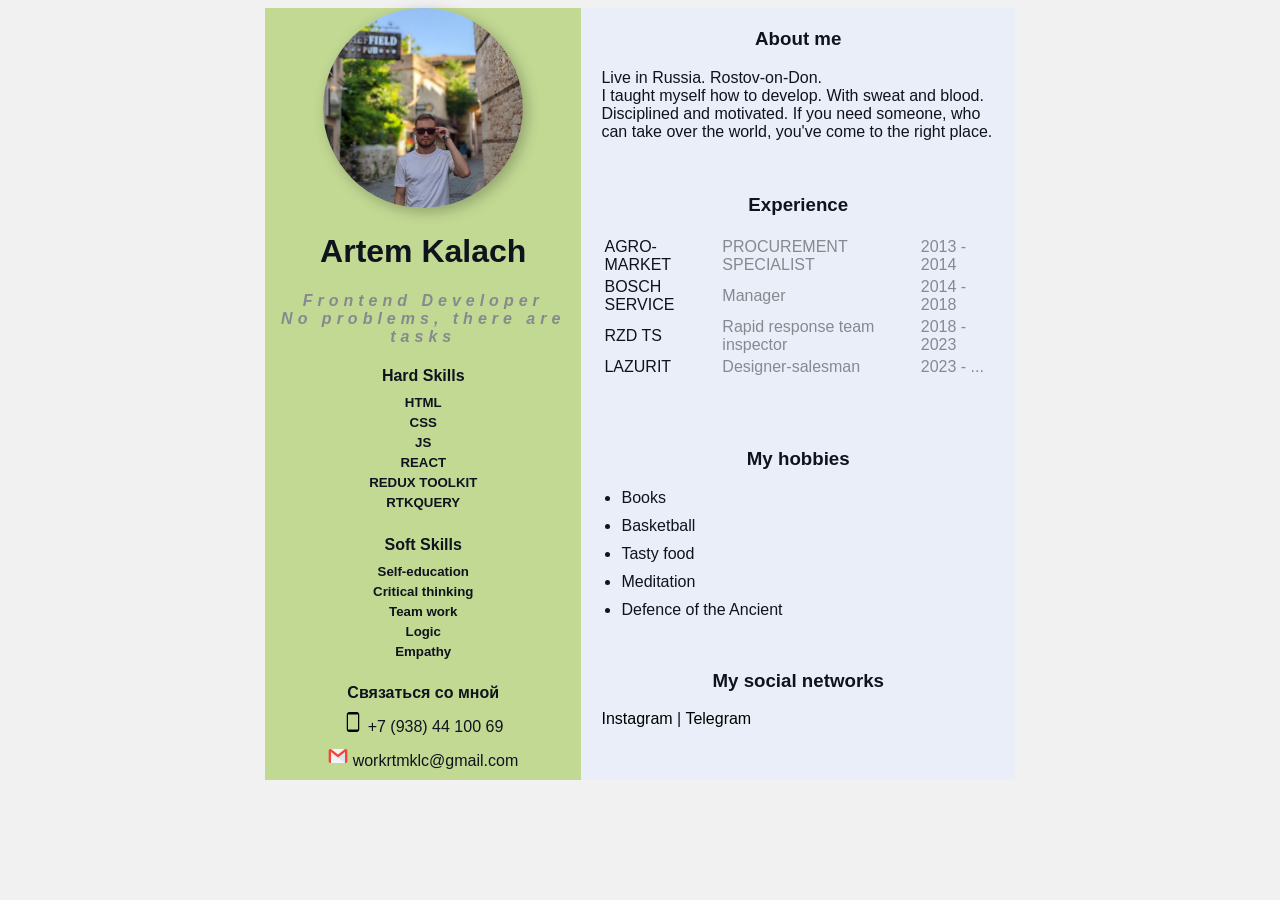
==== index.html @ 0197285d "prefinal" ====
<!DOCTYPE html>
<html>

<head>
  <meta charset="UTF-8" />
  <link rel="stylesheet" href="styles.css">
  <title>Artem Kalch CV</title>
</head>

<body>
  <div class="container">
    <div class="box1">
      <div class="info">
        <img class="photo" src="cvphoto.jpg" width="200" alt="тут моя фотка" />
        <div class="info-text">
          <h1>Artem Kalach</h1>
          <p><strong>Frontend Developer</strong></p>
          <p>
            No problems, there are tasks
          </p>
        </div>
      </div>
      <div class="skills">
        <h4>Hard Skills</h4>
        <h5>HTML</h5>
        <h5>CSS</h5>
        <h5>JS</h5>
        <h5>REACT</h5>
        <h5>REDUX TOOLKIT</h5>
        <h5>RTKQUERY</h5>
      </div>
      <div class="skills">
        <h4>Soft Skills</h4>
        <h5>Self-education</h5>
        <h5>Critical thinking</h5>
        <h5>Team work</h5>
        <h5>Logic</h5>
        <h5>Empathy</h5>
      </div>

      <div class="contacts">
        <h4>Связаться со мной</h4>
        <div>
          <img src="/2205195_mobile_phone_screen_smart_icon.svg" alt="phone">
          <span>+7 (938) 44 100 69</span>
        </div>
        <div>
          <img src="/4202011_email_gmail_mail_logo_social_icon.svg" alt="gmail">
          <span>workrtmklc@gmail.com</span>
        </div>
      </div>
    </div>

    <div class="box2">
      <div class="about-me">
        <h3>About me</h3>
        <p>
          Live in Russia. Rostov-on-Don. <br>
          I taught myself how to develop. With sweat and blood. <br>
          Disciplined and motivated. If you need someone, who <br>can take over the world, you've come to the right
          place.
        </p>
      </div>
      <div class="card bg-green">
        <h3>Experience</h3>
        <table class="table">
          <tr>
            <td>AGRO-MARKET</td>
            <td>PROCUREMENT SPECIALIST</td>
            <td>2013 - 2014</td>
          </tr>
          <tr>
            <td>BOSCH SERVICE</td>
            <td>Manager</td>
            <td>2014 - 2018</td>
          </tr>
          <tr>
            <td>RZD TS</td>
            <td>Rapid response team inspector</td>
            <td>2018 - 2023</td>
          </tr>
          <tr>
            <td>LAZURIT</td>
            <td>Designer-salesman</td>
            <td>2023 - ...</td>
          </tr>
        </table>
      </div>
      <div class="card bg-yellow">
        <h3>My hobbies</h3>
        <ul class="list">
          <li>Books</li>
          <li>Basketball</li>
          <li>Tasty food</li>
          <li>Meditation</li>
          <li>Defence of the Ancient</li>
        </ul>
      </div>
      <div class="social">
        <h3>My social networks</h3>
        <a href="https://instagram.com/kala4eqqq" target="_blank">Instagram</a>
        |
        <a target="_blank" href="https://t.me/kalacheqq">Telegram</a>
      </div>


    </div>
  </div>
</body>

</html>
---- styles.css ----
body {
    background-color: #f1f1f1;
    color: #0f131e;
    font: normal 16px 'Roboto', sans-serif;
}

.container {
    max-width: 750px;
    margin: auto;
    display: flex;
    flex-direction: row;
    ;
}

.box1 {
    background-color: #c2d993;
    display: flex;
    flex-direction: column;
    text-align: center;
}

.box2 {
    background-color: #eaeef8;
}

.photo {
    border-radius: 50%;
    width: 200px;
    box-shadow: 4px 4px 14px rgba(0, 0, 0, 0.25);
}

.info p {
    color: #86898f;
    margin: 0;
    font-style: italic;
    font-weight: bold;
    letter-spacing: 5px;
}


.info {
    margin-bottom: 0;
    display: block;
}



@media screen and (max-width: 700px) {
    .info {
        display: block;
        text-align: center;
    }
}

a {
    color: black;
    text-decoration: none;
}

a:hover {
    text-decoration: underline;
}

a:visited {
    color: grey;
}

.card {
    padding: 15px 20px;
    margin-bottom: 20px;
    background-repeat: 20px;
}

.card h2 {
    margin-bottom: 10px;
}



.list {
    padding: 0 20px;
}

.list li {
    /* color: #86898f; */
    margin-bottom: 10px;
}

.table {
    width: 100%;
}

.table td:nth-child(2),
.table td:nth-child(3) {
    color: #86898f;
}

.social {
    margin: 20px;
}

.social h4 {
    margin-bottom: 10px;

}

.contacts img {
    width: 20px;
    height: 20px;
    min-height: 100%;
}

.contacts div {
    margin: 10px;
}

.contacts h4 {
    margin-top: 20px;
    margin-bottom: 10px;
}

h5 {
    margin: 5px;
}

.skills {
    margin-top: 0;
    padding: 0;
}

.skills h4 {
    margin-bottom: 10px;
}

.about-me {
    margin: 20px;
}

.box2 {}

.box2 h3 {
    text-align: center;
}
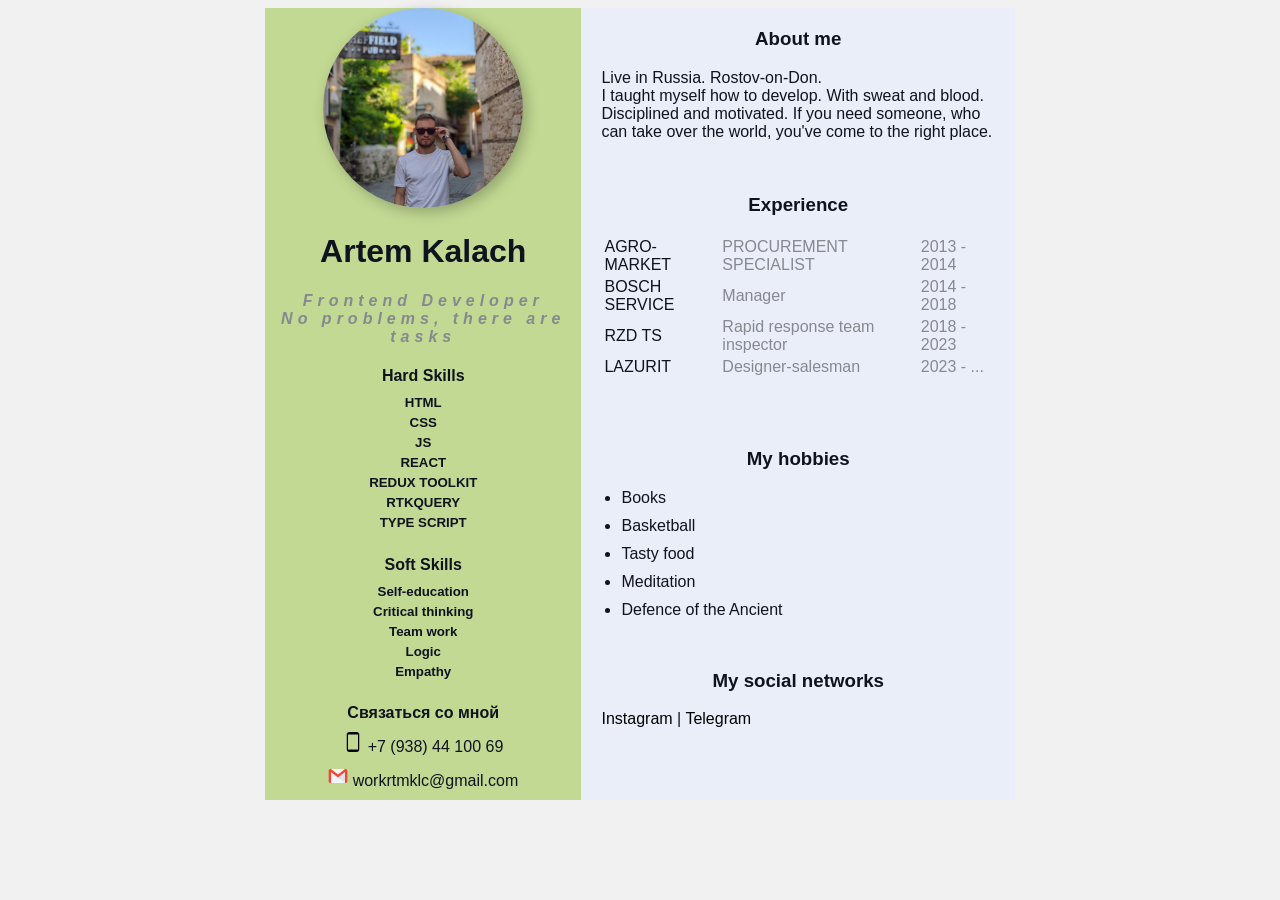
==== commit d363383c: "addTS" ====
--- a/index.html
+++ b/index.html
@@ -28,6 +28,7 @@
         <h5>REACT</h5>
         <h5>REDUX TOOLKIT</h5>
         <h5>RTKQUERY</h5>
+        <h5>TYPE SCRIPT</h5>
       </div>
       <div class="skills">
         <h4>Soft Skills</h4>
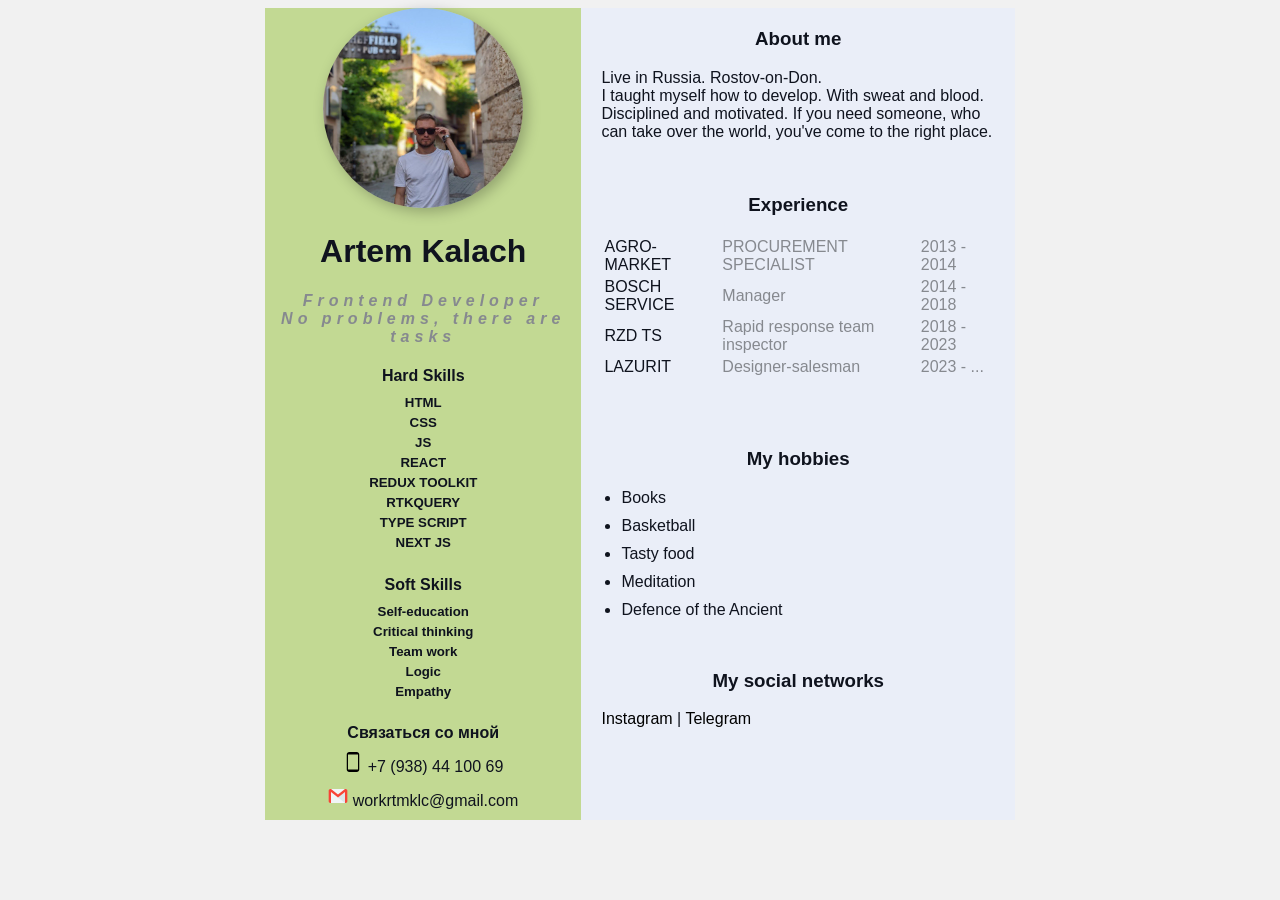
==== commit b6f984c0: "add skills" ====
--- a/index.html
+++ b/index.html
@@ -29,6 +29,7 @@
         <h5>REDUX TOOLKIT</h5>
         <h5>RTKQUERY</h5>
         <h5>TYPE SCRIPT</h5>
+        <h5>NEXT JS</h5>
       </div>
       <div class="skills">
         <h4>Soft Skills</h4>
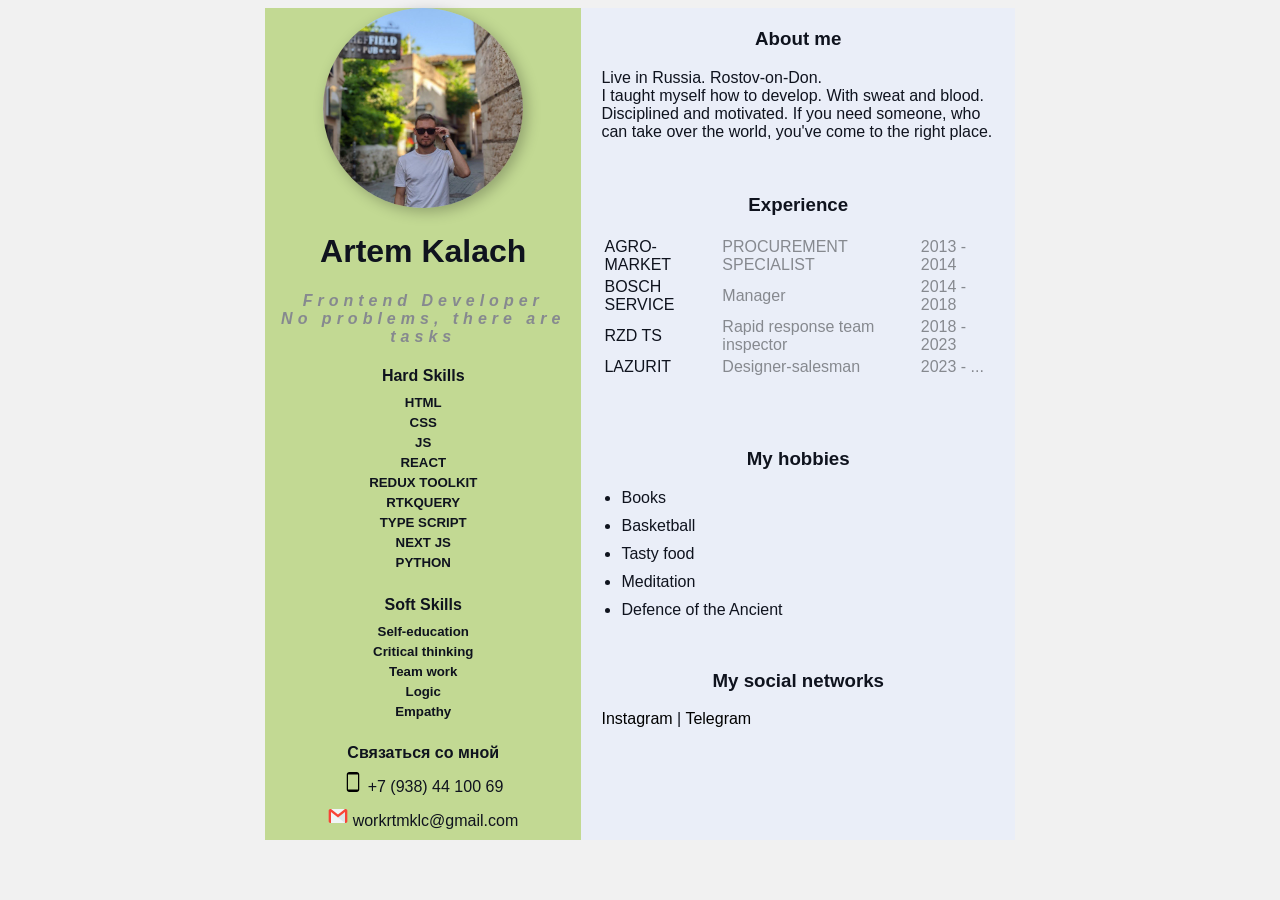
==== commit c193298c: "add skills2" ====
--- a/index.html
+++ b/index.html
@@ -30,6 +30,7 @@
         <h5>RTKQUERY</h5>
         <h5>TYPE SCRIPT</h5>
         <h5>NEXT JS</h5>
+        <h5>PYTHON</h5>
       </div>
       <div class="skills">
         <h4>Soft Skills</h4>
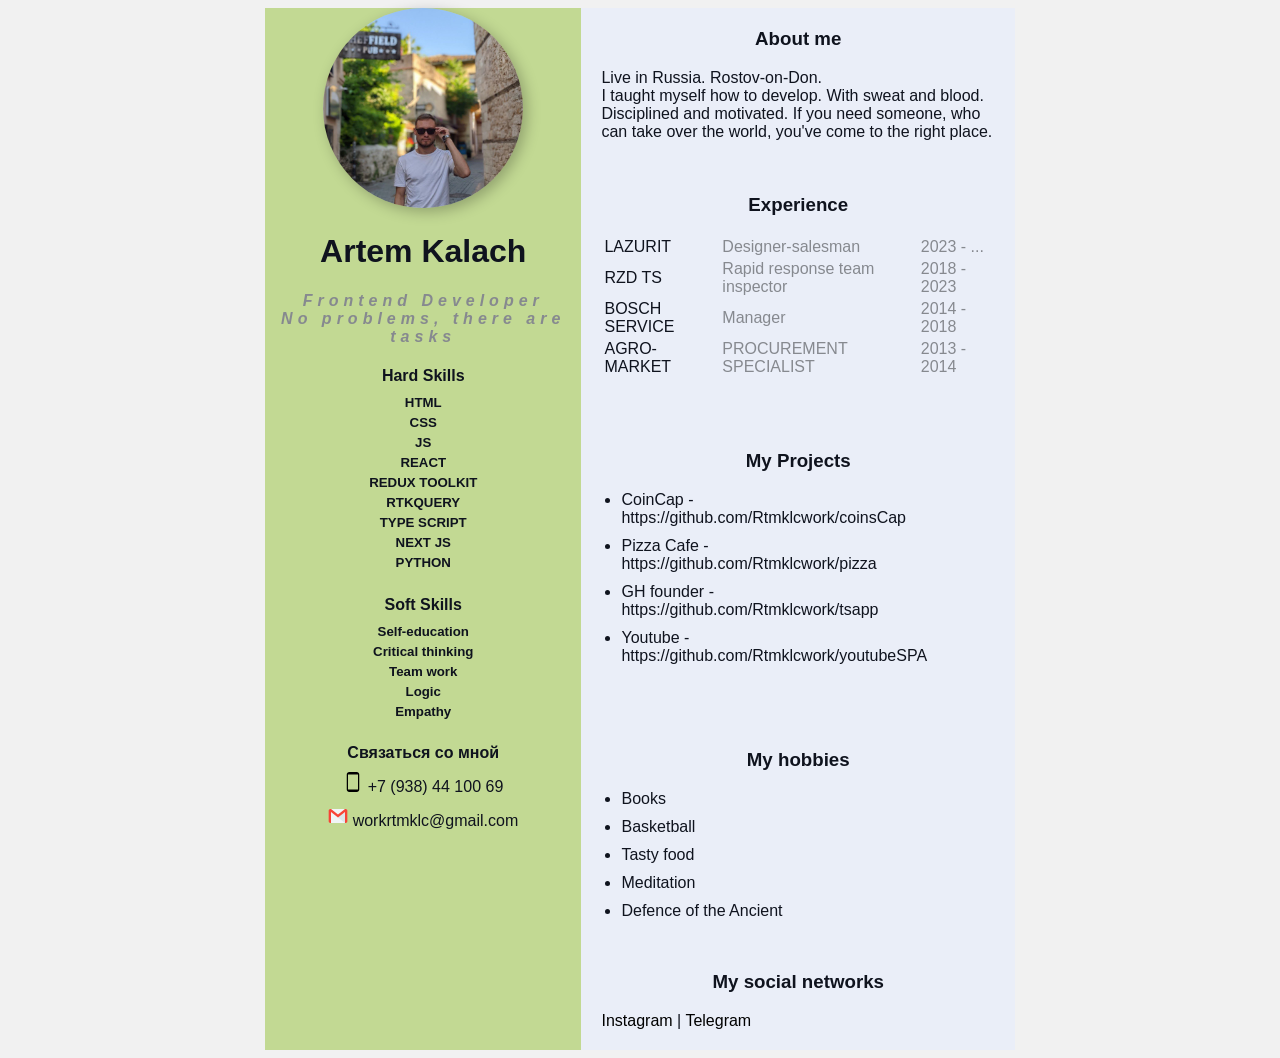
==== commit 7b3ae13d: "add skills3" ====
--- a/index.html
+++ b/index.html
@@ -68,9 +68,13 @@
         <h3>Experience</h3>
         <table class="table">
           <tr>
-            <td>AGRO-MARKET</td>
-            <td>PROCUREMENT SPECIALIST</td>
-            <td>2013 - 2014</td>
+            <td>LAZURIT</td>
+            <td>Designer-salesman</td>
+            <td>2023 - ...</td>
+          </tr>
+          <td>RZD TS</td>
+          <td>Rapid response team inspector</td>
+          <td>2018 - 2023</td>
           </tr>
           <tr>
             <td>BOSCH SERVICE</td>
@@ -78,16 +82,21 @@
             <td>2014 - 2018</td>
           </tr>
           <tr>
-            <td>RZD TS</td>
-            <td>Rapid response team inspector</td>
-            <td>2018 - 2023</td>
+            <td>AGRO-MARKET</td>
+            <td>PROCUREMENT SPECIALIST</td>
+            <td>2013 - 2014</td>
           </tr>
           <tr>
-            <td>LAZURIT</td>
-            <td>Designer-salesman</td>
-            <td>2023 - ...</td>
-          </tr>
         </table>
+      </div>
+      <div class="card bg-yellow">
+        <h3>My Projects</h3>
+        <ul class="list">
+          <li>CoinCap - https://github.com/Rtmklcwork/coinsCap</li>
+          <li>Pizza Cafe - <br> https://github.com/Rtmklcwork/pizza</li>
+          <li>GH founder - https://github.com/Rtmklcwork/tsapp</li>
+          <li>Youtube - https://github.com/Rtmklcwork/youtubeSPA</li>
+        </ul>
       </div>
       <div class="card bg-yellow">
         <h3>My hobbies</h3>
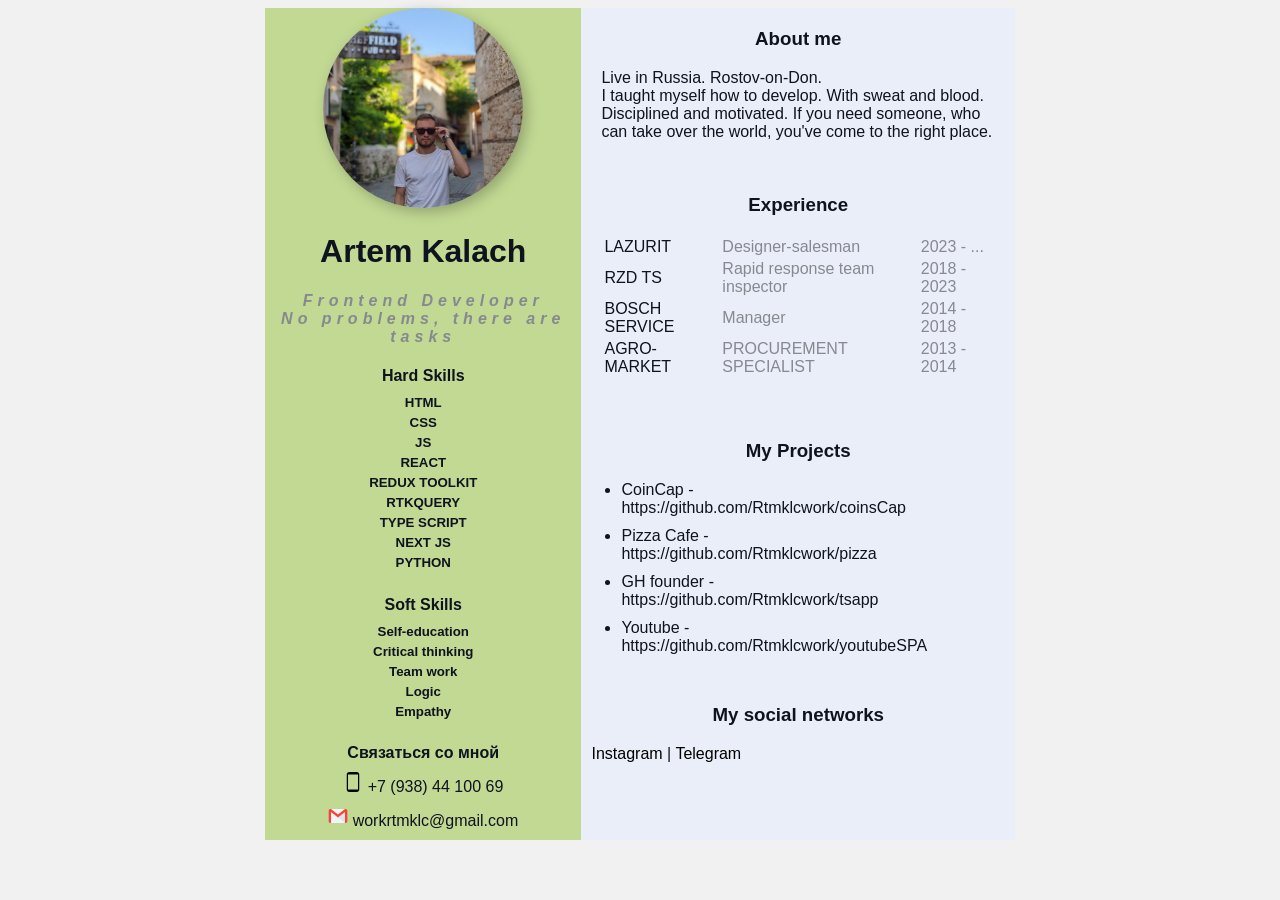
==== commit d8ff4981: "add skills4" ====
--- a/index.html
+++ b/index.html
@@ -98,16 +98,6 @@
           <li>Youtube - https://github.com/Rtmklcwork/youtubeSPA</li>
         </ul>
       </div>
-      <div class="card bg-yellow">
-        <h3>My hobbies</h3>
-        <ul class="list">
-          <li>Books</li>
-          <li>Basketball</li>
-          <li>Tasty food</li>
-          <li>Meditation</li>
-          <li>Defence of the Ancient</li>
-        </ul>
-      </div>
       <div class="social">
         <h3>My social networks</h3>
         <a href="https://instagram.com/kala4eqqq" target="_blank">Instagram</a>
--- a/styles.css
+++ b/styles.css
@@ -67,7 +67,7 @@
 
 .card {
     padding: 15px 20px;
-    margin-bottom: 20px;
+    margin-bottom: 10px;
     background-repeat: 20px;
 }
 
@@ -96,7 +96,7 @@
 }
 
 .social {
-    margin: 20px;
+    margin: 10px;
 }
 
 .social h4 {
@@ -136,7 +136,7 @@
     margin: 20px;
 }
 
-.box2 {}
+
 
 .box2 h3 {
     text-align: center;
